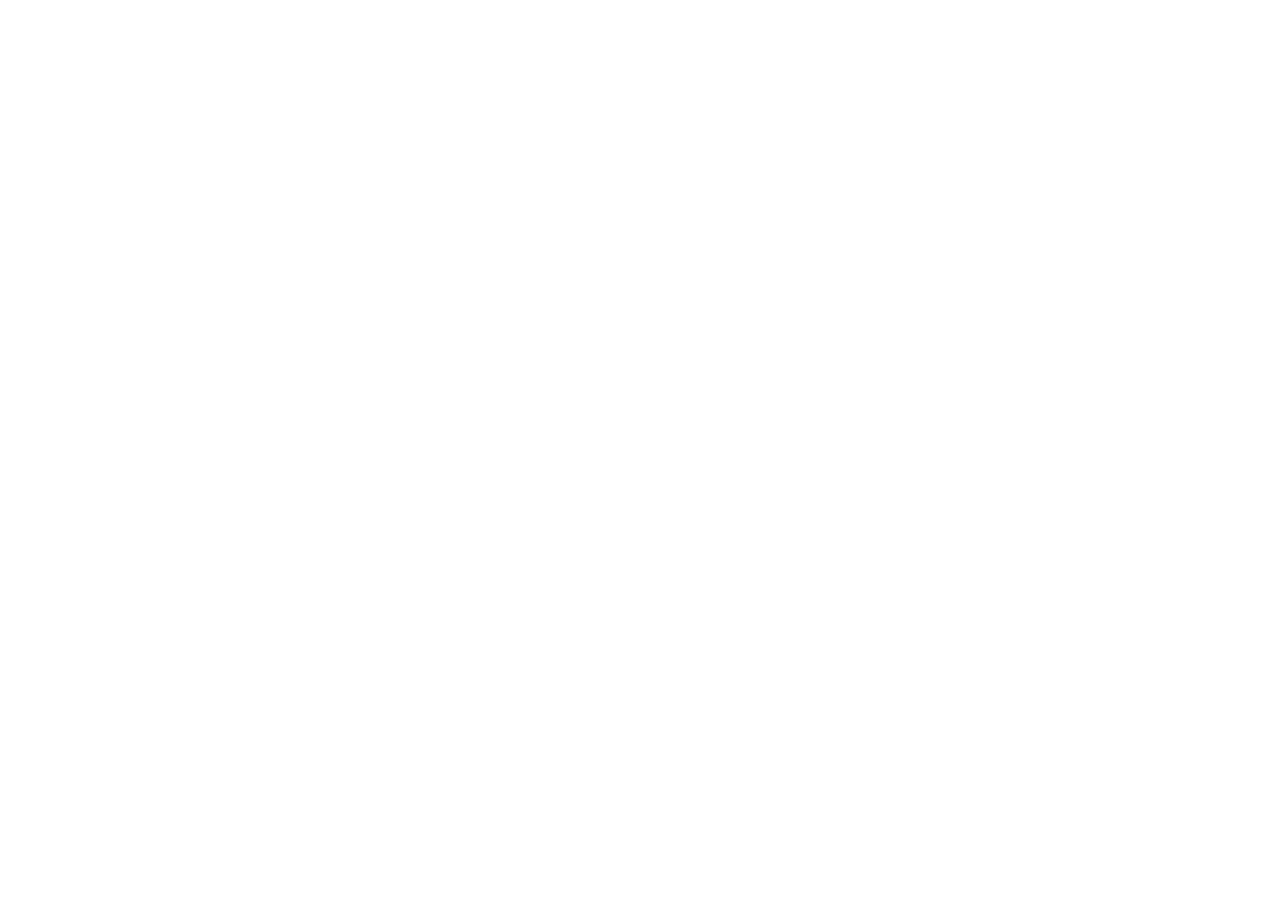
==== pages/home/index.html @ ba6bd9da "Initial commit" ====
<!DOCTYPE html>
<html lang="pt-br">
<head>
    <meta charset="UTF-8">
    <meta http-equiv="X-UA-Compatible" content="IE=edge">
    <meta name="viewport" content="width=device-width, initial-scale=1.0">
    <title>Control Finance</title>
    <link rel="shortcut icon" href="/assets/favicon.ico" type="image/x-icon">
    <meta name="description" content="Control Finance - Seu controle financeiro">
    <link rel="stylesheet" href="/styles/globalStyles.css">
    <link rel="stylesheet" href="index.css">
</head>
<body>
    <main id="app"></main>
    <script src="/scripts/modal.js"></script>
    <script src="valuesData.js"></script>
    <script src="index.js"></script>
</body>
</html>
---- styles/globalStyles.css ----
@import url("https://fonts.googleapis.com/css2?family=Inter:wght@400;500;600;700&family=Nunito:wght@600&display=swap");

* {
  margin: 0;
  padding: 0;
  box-sizing: border-box;
}

:root {
  --color-brand-1: #6741d9;
  --color-brand-2: #4c3299;
  --color-brand-3: #f0ecfb;

  --color-grey-1: #212529;
  --color-grey-2: #495057;
  --color-grey-3: #adb5bd;
  --color-grey-4: #e9ecef;
  --color-grey-5: #f1f3f5;
  --color-grey-1-opacity-5: rgba(0, 0, 0, 0.5);
  --fixed-white: #ffffff;
  --color-mode: #ffffff;

  --font-size-1: 1.25rem;
  --font-size-2: 1rem;
  --font-size-3: 0.875rem;
  --font-size-4: 0.75rem;

  --font-weight-1: 600;
  --font-weight-2: 500;
  --font-weight-3: 400;

  --font-line-height-1: 150%;

  --radius-1: 0.5rem;
  --radius-2: 0.25rem;

  --animation-duration: 0.2s;
  --animation-type: ease;

  --font-family-1: "Inter", sans-serif;
  --font-family-2: "Nunito", sans-serif;
}

body {
  font-family: var(--font-family-1);
}

.container {
  max-width: 43rem;
  margin: 0 auto;
}

@media (max-width: 700px) {
  .container {
    max-width: 43rem;
    margin: 0 1rem;
  }
}
---- pages/home/index.css ----
/* Desenvolva a estilização da sua página aqui */
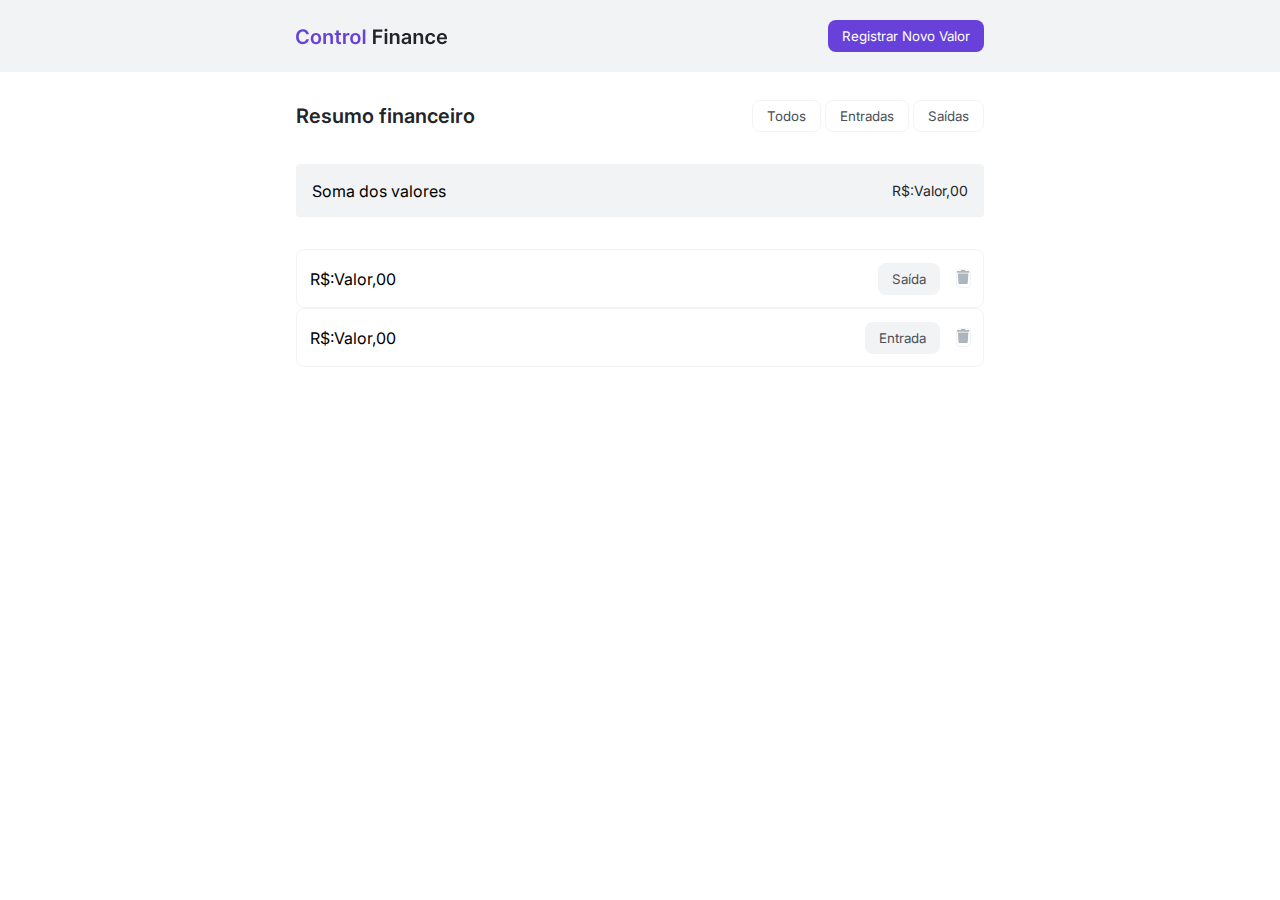
==== commit a4e1a5c3: "Primeira Entrega Control Finance" ====
--- a/pages/home/index.html
+++ b/pages/home/index.html
@@ -8,10 +8,81 @@
     <link rel="shortcut icon" href="/assets/favicon.ico" type="image/x-icon">
     <meta name="description" content="Control Finance - Seu controle financeiro">
     <link rel="stylesheet" href="/styles/globalStyles.css">
+    <link rel="stylesheet" href="/styles/flex.css">
+    <link rel="stylesheet" href="/styles/positioning.css">
     <link rel="stylesheet" href="index.css">
+    <link rel="stylesheet" href="/styles/texts.css">
+    <link rel="stylesheet" href="/styles/buttons.css">
+    <link rel="stylesheet" href="/styles/modal.css">
+    <link rel="stylesheet" href="/styles/textInput.css">
 </head>
 <body>
-    <main id="app"></main>
+    <header class="navbar fixed">
+        <nav class="navContent container flex align-items-center jc-space-between">
+            <img src="/assets/Control Finance Logo.svg" alt="Logo">
+            <button data-control-modal="insert-value" class="button-primary registerButton">Registrar Novo Valor</button>
+        </nav>
+    </header>
+    <main id="app" class=" container main flex flex-dir-column">
+        <div class="mainFront flex align-items-center jc-space-between">
+            <p class="title-1-bold mainTitle">Resumo financeiro</p>
+            <div class="tags">
+                <button class="button-outline">Todos</button>
+                <button class="button-outline">Entradas</button>
+                <button class="button-outline">Saídas</button>
+            </div>
+        </div>
+        <div class="tableSum flex align-items-center jc-space-between">
+            <p>Soma dos valores</p>
+            <p class="sum text-1-bold">R$:Valor,00</p>
+        </div>
+        <ul id="cardsContainer">
+            <li class="cardValue flex align-items-center jc-space-between">
+                <p>R$:Valor,00</p>
+                <div class="flex align-items-center">
+                    <button id="saida" class="button-greylow">Saída</button>
+                    <button class="button-delete"><img src="/assets/trash.svg" alt=""></button>
+                </div>
+            </li>
+            <li class="cardValue flex align-items-center jc-space-between">
+                <p>R$:Valor,00</p>
+                <div class="flex align-items-center">
+                    <button id="entrada" class="button-greylow">Entrada</button>
+                    <button class="button-delete"><img src="/assets/trash.svg" alt=""></button>
+                </div>
+            </li>
+        </ul>
+    </main>
+
+    <div id="insert-value" class="modal-container fixed">
+        <div class="modal-content flex flex-dir-column">
+            <header class="flex align-items-center jc-space-between">
+                <p class="title-2-bold">Registro de valor</p>
+                <button data-control-modal="insert-value" class="button-greylow">X</button>
+            </header>
+            <form class="modalForm flex flex-dir-column">
+                <p class="text-2-medium">Digite o valor e em seguida aperte no botão referente ao tipo de valor</p>
+                <div>
+                    <p class="text-2-bold">Valor</p>
+                    <input class="newValue" type="number" placeholder="R$00,00">
+                </div>
+                <div class="selectTags">
+                    <p>Tipo de valor</p>
+                    <div class="tagButtons">
+                        <button class="button-greylow">Entradas</button>
+                        <button class="button-greylow">Saídas</button>
+                    </div>
+                </div>
+                <div class="modalFooter flex align-items-center jc-flex-end">
+                    <button class="button-outline">Cancelar</button>
+                    <button class="button-primary insertValue">Inserir Valor</button>
+                </div>
+            </form>
+        </div>
+        </div>
+
+
+    <!-- modal -->
     <script src="/scripts/modal.js"></script>
     <script src="valuesData.js"></script>
     <script src="index.js"></script>
--- a/styles/globalStyles.css
+++ b/styles/globalStyles.css
@@ -50,6 +50,10 @@
   margin: 0 auto;
 }
 
+ul{
+  list-style: none;
+}
+
 @media (max-width: 700px) {
   .container {
     max-width: 43rem;
--- a/styles/flex.css
+++ b/styles/flex.css
@@ -0,0 +1,36 @@
+.flex{
+    display: flex;
+}
+
+.align-items-center{
+    align-items: center;
+}
+
+
+.jc-space-between{
+    justify-content: space-between;
+}
+.jc-space-around{
+    justify-content: space-around;
+}
+.jc-center{
+    justify-content: center;
+}
+
+.jc-flex-end{
+    justify-content: flex-end;
+}
+
+
+.flex-wrap{
+    flex-wrap: wrap;
+}
+
+
+.flex-dir-column{
+    flex-direction: column;
+}
+
+.flex-dir-row{
+    flex-direction: row;
+}--- a/styles/positioning.css
+++ b/styles/positioning.css
@@ -0,0 +1,15 @@
+.absolute{
+    position: absolute;
+}
+
+.fixed{
+    position: fixed;
+}
+
+.relative{
+    position: relative;
+}
+
+.sticky{
+    position: sticky;
+}--- a/pages/home/index.css
+++ b/pages/home/index.css
@@ -1 +1,53 @@
-/* Desenvolva a estilização da sua página aqui */+/* Desenvolva a estilização da sua página aqui */
+.navbar{
+    background-color: var(--color-grey-5);
+    padding: 20px;
+    width: 100%;
+    top: 0;
+
+}
+
+.main{
+    margin-top: 100px;
+    gap: 32px;
+}
+
+.tableSum{
+    border-radius: 4px;
+    padding: 16px;
+    background-color: var(--color-grey-5);
+}
+
+.cardValue{
+    border: 1px solid var(--color-grey-5);
+    border-radius: 8px;
+    padding: 12.5px;
+}
+
+@media (max-width: 700px){
+    .navContent{
+        display: flex;
+        flex-direction: column;
+        align-items: baseline;
+        gap: 10px;
+    }
+    .registerButton{
+        width: 100%;
+    }
+    .main{
+        width: 90%;
+    }
+    .mainFront{
+        display: flex;
+        flex-direction: column;
+        align-items: baseline;
+    }
+
+    .tags{
+        display: flex;
+        justify-content: center;
+        align-items: center;
+        gap: 32px;
+        margin-top: 32px;
+    }
+}--- a/styles/texts.css
+++ b/styles/texts.css
@@ -0,0 +1,64 @@
+
+.title-1-bold{
+    font-size: var(--font-size-1);
+    line-height: var(--font-line-height-1);
+    font-family: var(--font-family-1);
+    font-weight: var(--font-weight-1);
+    color: var(--color-grey-1);
+}
+
+.title-2-bold{
+    font-size: var(--font-size-2);
+    line-height: var(--font-line-height-1);
+    font-family: var(--font-family-1);
+    font-weight: var(--font-weight-1);
+    color: var(--color-grey-1);
+}
+
+.title-2-medium{
+    font-size: var(--font-size-2);
+    line-height: var(--font-line-height-1);
+    font-family: var(--font-family-1);
+    font-weight: var(--font-weight-2);
+    color: var(--color-grey-1);
+}
+
+.title-2-medium{
+    font-size: var(--font-size-3);
+    line-height: var(--font-line-height-1);
+    font-family: var(--font-family-1);
+    font-weight: var(--font-weight-2);
+    color: var(--color-grey-1);
+}
+
+.text-1-bold{
+    font-family: var(--font-family-1);
+    font-size: var(--font-size-3);
+    font-weight: var(--font-weight-3);
+    line-height: var(--font-line-height-1);
+    color: var(--color-grey-1);
+}
+
+.text-2-medium{
+    font-family: var(--font-family-1);
+    font-size: var(--font-size-3);
+    font-weight: var(--font-weight-2);
+    line-height: var(--font-line-height-1);
+    color: var(--color-grey-1);
+}
+
+.text-2-regular{
+    font-family: var(--font-family-1);
+    font-size: var(--font-size-4);
+    font-weight: var(--font-weight-3);
+    line-height: var(--font-line-height-1);
+    color: var(--color-grey-1);
+}
+
+.text-3-medium{
+    font-family: var(--font-family-1);
+    font-size: var(--font-size-3);
+    font-weight: var(--font-weight-1);
+    line-height: var(--font-line-height-1);
+    color: var(--color-grey-1);
+}--- a/styles/buttons.css
+++ b/styles/buttons.css
@@ -0,0 +1,71 @@
+.button-primary{
+    height: 2rem;
+    border-style: none;
+    border-radius: var(--radius-1);
+    padding-inline: 0.875rem;
+    background-color: var(--color-brand-1);
+    color: var(--fixed-white);
+    font-family: var(--font-family-1);
+    cursor: pointer;
+}
+
+.button-primary:hover{
+    background-color: var(--color-brand-2);
+}
+
+.button-greylow{
+    height: 2rem;
+    border-style: none;
+    border-radius: var(--radius-1);
+    padding-inline: 0.875rem;
+    font-family: var(--font-family-1);
+    cursor: pointer;
+    background-color: var(--color-grey-5);
+    color: var(--color-grey-2);
+}
+
+.button-greylow:hover{
+    background-color: var(--color-grey-4);
+    color: var(--color-grey-1);
+}
+
+.button-outline{
+    height: 2rem;
+    border: 1px solid var(--color-grey-5);
+    border-radius: var(--radius-1);
+    padding-inline: 0.875rem;
+    font-family: var(--font-family-1);
+    background-color: var(--color-mode);
+    color: var(--color-grey-2);
+    cursor: pointer;
+}
+
+.button-outline:hover{
+    border-color: var(--color-brand-1);
+    background-color: var(--color-brand-3);
+    color: var(--color-brand-1);
+}
+
+.button-outline:active{
+    border-color: var(--color-brand-1);
+    background-color: var(--color-brand-3);
+    color: var(--color-brand-1);
+}
+
+.button-delete{
+    background-image: url(../assets/trash.svg);
+    background: no-repeat;
+    background-position: center;
+    border-radius: var(--radius-2);
+    border: 1px solid var(--color-grey-5);
+    background-color: var(--color-mode);
+    cursor: pointer;
+    margin-left: 16px;
+}
+
+.button-delete:hover{
+    background-image: url(../assets/trash_hover.svg);
+    background: no-repeat;
+    border: none;
+    background-color: var(--color-grey-3);
+}--- a/styles/modal.css
+++ b/styles/modal.css
@@ -0,0 +1,70 @@
+.modal-container{
+    display: none;
+    background-color: rgba(0, 0, 0, 0.5);
+    z-index: 1;
+    left: 0;
+    top: 0;
+    width: 100%;
+    height: 100%;
+    overflow: auto;
+}
+
+.modal-content{
+    border-radius: 8px;
+    background-color: var(--fixed-white);
+    width: 428px;
+    height: 350px;
+    margin: 10% auto;
+    padding: 24px;
+    gap: 25px;
+}
+
+.modalForm{
+    gap: 25px;
+}
+
+.show-modal{
+    display: block;
+}
+
+.show-modal .modal-container{
+    animation-name: animateModal;
+    animation-duration: var(--animation-duration);
+    animation-timing-function: var(--animation-type);
+}
+
+.selectTags{
+    display: flex;
+    align-items: center;
+    gap: 12px;
+}
+
+@media(max-width:700px){
+    .modal-content{
+        height: 70%;
+    }
+    .selectTags{
+        flex-direction: column;
+    }
+    .tagButtons{
+        display: flex;
+        flex-direction: column;
+        width: 100%;
+        gap: 16px;
+    }
+    .modalFooter{
+        display: flex;
+        justify-content: space-between;
+    }
+}
+
+@keyframes animateModal{
+    0%{
+        transform: translateY(-50%);
+        opacity: 0;
+    }
+    100%{
+        transform: translateY(0);
+        opacity: 1;
+    }
+}--- a/styles/textInput.css
+++ b/styles/textInput.css
@@ -0,0 +1,14 @@
+.newValue{
+    border-radius: var(--radius-1);
+    border: 1px solid var(--color-grey-5);
+    width: 380px;
+    height: 44px;
+}
+
+.newValue:hover{
+    border: 1px solid var(--color-brand-1);
+}
+
+.newValue:focus{
+    border: 2px solid var(--color-brand-2);
+}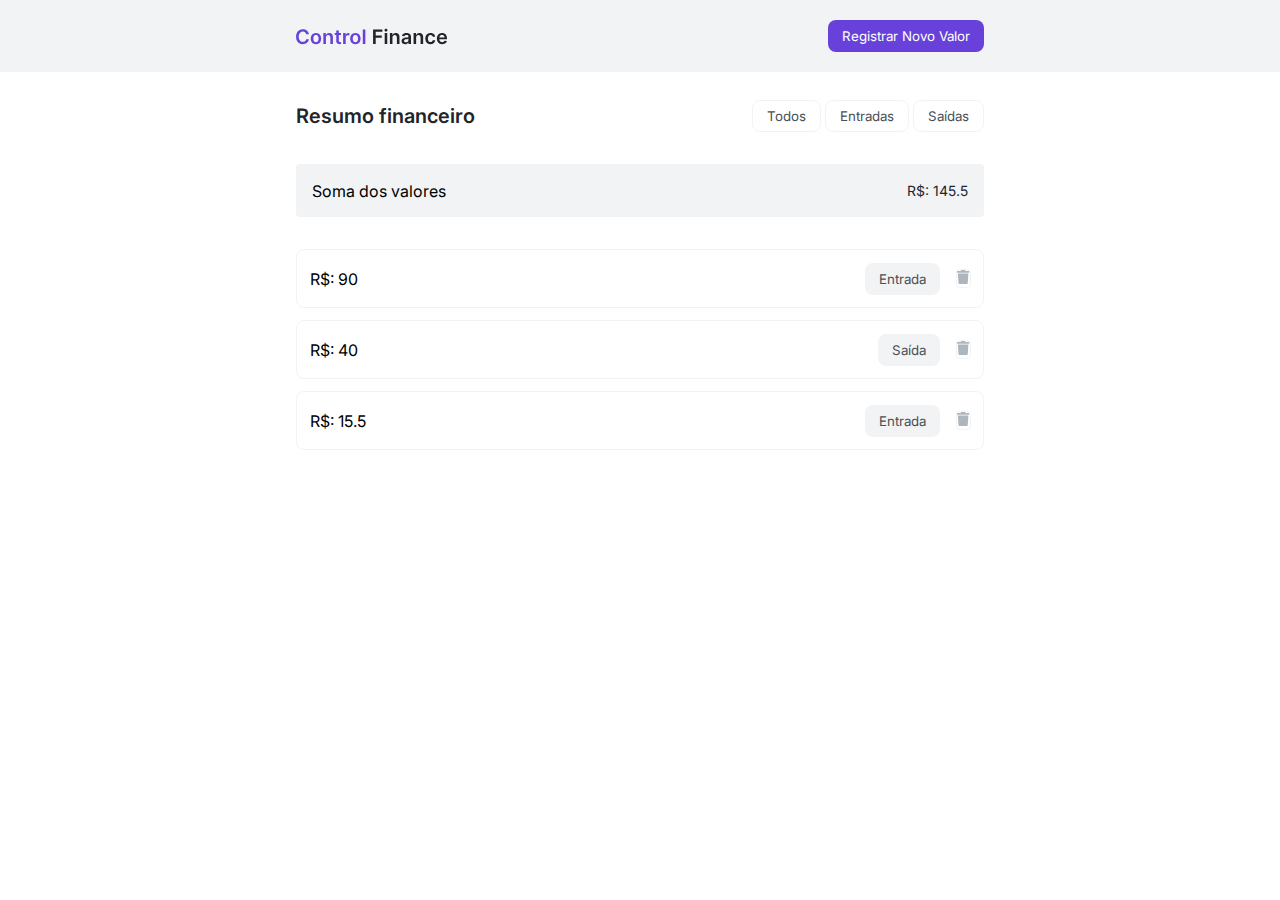
==== commit db2889fb: "Progresso Entrega Control-Finance" ====
--- a/pages/home/index.html
+++ b/pages/home/index.html
@@ -23,7 +23,7 @@
             <button data-control-modal="insert-value" class="button-primary registerButton">Registrar Novo Valor</button>
         </nav>
     </header>
-    <main id="app" class=" container main flex flex-dir-column">
+    <main id="app" class="container main flex flex-dir-column">
         <div class="mainFront flex align-items-center jc-space-between">
             <p class="title-1-bold mainTitle">Resumo financeiro</p>
             <div class="tags">
@@ -34,23 +34,10 @@
         </div>
         <div class="tableSum flex align-items-center jc-space-between">
             <p>Soma dos valores</p>
-            <p class="sum text-1-bold">R$:Valor,00</p>
+            <p id="sum" class="sum text-1-bold"></p>
         </div>
         <ul id="cardsContainer">
-            <li class="cardValue flex align-items-center jc-space-between">
-                <p>R$:Valor,00</p>
-                <div class="flex align-items-center">
-                    <button id="saida" class="button-greylow">Saída</button>
-                    <button class="button-delete"><img src="/assets/trash.svg" alt=""></button>
-                </div>
-            </li>
-            <li class="cardValue flex align-items-center jc-space-between">
-                <p>R$:Valor,00</p>
-                <div class="flex align-items-center">
-                    <button id="entrada" class="button-greylow">Entrada</button>
-                    <button class="button-delete"><img src="/assets/trash.svg" alt=""></button>
-                </div>
-            </li>
+           
         </ul>
     </main>
 
@@ -60,22 +47,22 @@
                 <p class="title-2-bold">Registro de valor</p>
                 <button data-control-modal="insert-value" class="button-greylow">X</button>
             </header>
-            <form class="modalForm flex flex-dir-column">
+            <form id="insertValueForm" class="modalForm flex flex-dir-column">
                 <p class="text-2-medium">Digite o valor e em seguida aperte no botão referente ao tipo de valor</p>
                 <div>
                     <p class="text-2-bold">Valor</p>
-                    <input class="newValue" type="number" placeholder="R$00,00">
+                    <input id="newValue" name="value" class="newValue" type="number" placeholder="R$00,00">
                 </div>
                 <div class="selectTags">
                     <p>Tipo de valor</p>
                     <div class="tagButtons">
-                        <button class="button-greylow">Entradas</button>
-                        <button class="button-greylow">Saídas</button>
+                        <button id="entrada" class="button-greylow">Entradas</button>
+                        <button id="saida" class="button-greylow">Saídas</button>
                     </div>
                 </div>
                 <div class="modalFooter flex align-items-center jc-flex-end">
                     <button class="button-outline">Cancelar</button>
-                    <button class="button-primary insertValue">Inserir Valor</button>
+                    <button id="insertValue" class="button-primary insertValue">Inserir Valor</button>
                 </div>
             </form>
         </div>
--- a/pages/home/index.css
+++ b/pages/home/index.css
@@ -22,7 +22,10 @@
     border: 1px solid var(--color-grey-5);
     border-radius: 8px;
     padding: 12.5px;
+    margin-bottom: 12px;
 }
+
+
 
 @media (max-width: 700px){
     .navContent{
